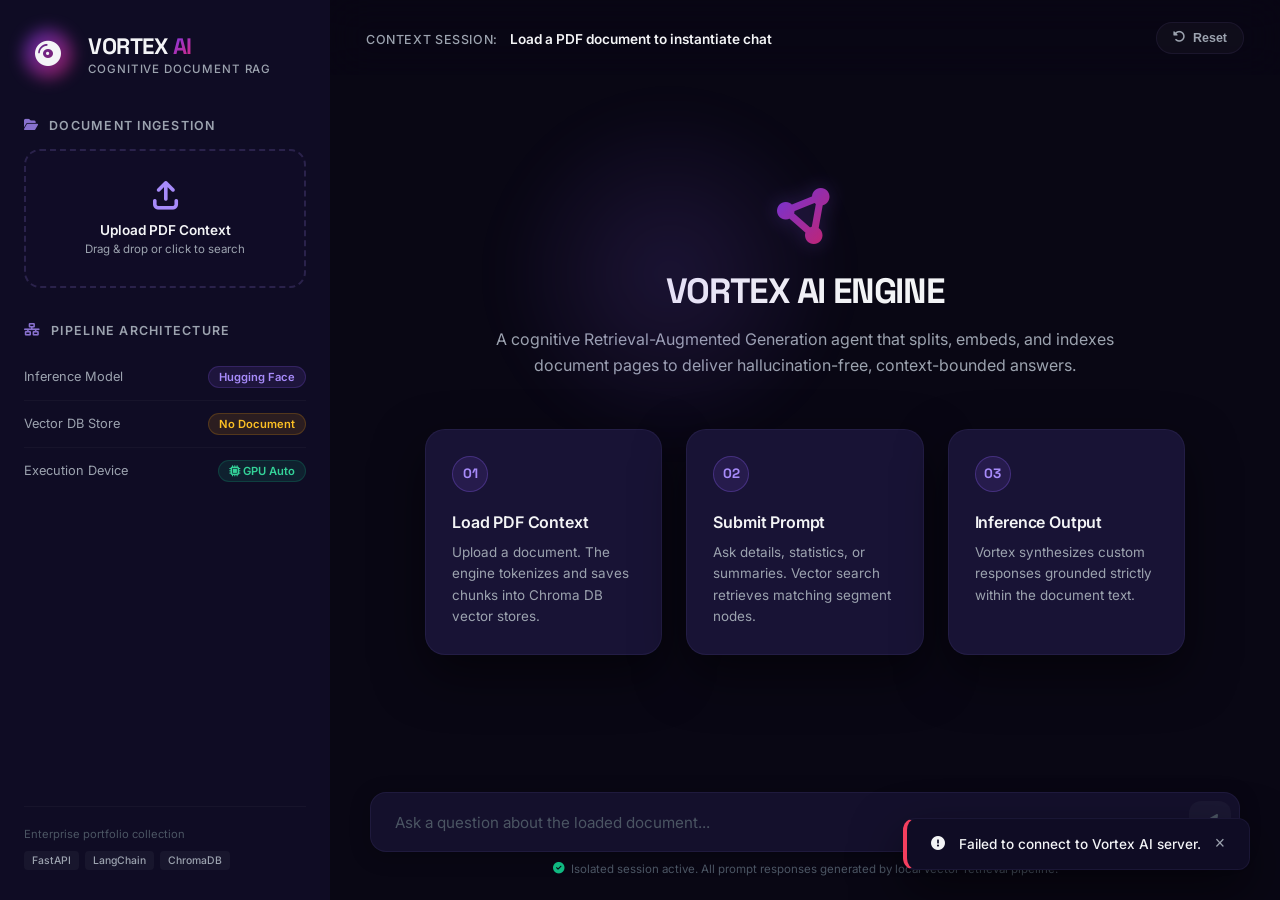
==== templates/index.html @ d3b93259 "Initial commit" ====
<!DOCTYPE html>
<html lang="en">
<head>
    <meta charset="UTF-8">
    <meta name="viewport" content="width=device-width, initial-scale=1.0">
    <title>Vortex AI - PDF RAG Platform</title>
    <!-- Google Fonts: Inter & Space Grotesk -->
    <link rel="preconnect" href="https://fonts.googleapis.com">
    <link rel="preconnect" href="https://fonts.gstatic.com" crossorigin>
    <link href="https://fonts.googleapis.com/css2?family=Inter:wght@300;400;500;600;700&family=Space+Grotesk:wght@500;700&display=swap" rel="stylesheet">
    <!-- FontAwesome for Premium Icons -->
    <link rel="stylesheet" href="https://cdnjs.cloudflare.com/ajax/libs/font-awesome/6.4.0/css/all.min.css">
    <!-- Stylesheet -->
    <link rel="stylesheet" href="/static/css/style.css">
</head>
<body>
    <div class="app-container">
        <!-- Sidebar Panel -->
        <aside class="sidebar">
            <div class="sidebar-header">
                <div class="logo-wrapper">
                    <div class="vortex-glow-ring"></div>
                    <i class="fa-solid fa-compact-disc logo-icon"></i>
                </div>
                <div class="logo-text">
                    <span class="logo-title">VORTEX <span class="accent-text">AI</span></span>
                    <p class="sidebar-tagline">Cognitive Document RAG</p>
                </div>
            </div>

            <!-- Upload Panel -->
            <div class="sidebar-section">
                <h3 class="section-title"><i class="fa-solid fa-folder-open"></i> Document Ingestion</h3>
                <div class="upload-zone" id="uploadZone">
                    <input type="file" id="fileInput" accept=".pdf" class="hidden-file-input">
                    <i class="fa-solid fa-circle-notch fa-spin upload-spinner hidden" id="uploadSpinner"></i>
                    <i class="fa-solid fa-arrow-up-from-bracket upload-icon" id="uploadIcon"></i>
                    <p class="upload-text">Upload PDF Context</p>
                    <p class="upload-subtext">Drag & drop or click to search</p>
                </div>
                
                <!-- Upload Progress -->
                <div class="upload-progress-container hidden" id="uploadProgressContainer">
                    <div class="progress-bar-wrapper">
                        <div class="progress-bar" id="progressBar"></div>
                    </div>
                    <div class="progress-status">
                        <span id="progressText">Analyzing...</span>
                        <span id="progressPercent" class="tabular-nums">0%</span>
                    </div>
                </div>

                <!-- Loaded Document Details (Tonal Nesting) -->
                <div class="doc-card hidden" id="docCard">
                    <i class="fa-solid fa-file-pdf doc-card-icon"></i>
                    <div class="doc-card-details">
                        <h4 class="doc-name" id="docName">document.pdf</h4>
                        <p class="doc-status"><i class="fa-solid fa-shield-halved text-success"></i> Anchored & Indexed</p>
                    </div>
                    <button class="doc-remove-btn" id="removeDocBtn" title="Clear context">
                        <i class="fa-solid fa-xmark"></i>
                    </button>
                </div>
            </div>

            <!-- System Indicators -->
            <div class="sidebar-section system-indicators">
                <h3 class="section-title"><i class="fa-solid fa-network-wired"></i> Pipeline Architecture</h3>
                <div class="indicator-row">
                    <span>Inference Model</span>
                    <span class="badge" id="llmEngineBadge">Hugging Face</span>
                </div>
                <div class="indicator-row">
                    <span>Vector DB Store</span>
                    <span class="badge badge-warning" id="indexStatusBadge">No Document</span>
                </div>
                <div class="indicator-row">
                    <span>Execution Device</span>
                    <span class="badge badge-success" id="hardwareBadge"><i class="fa-solid fa-microchip"></i> GPU Auto</span>
                </div>
            </div>
            
            <div class="sidebar-footer">
                <p>Enterprise portfolio collection</p>
                <div class="tech-stack-tags">
                    <span>FastAPI</span>
                    <span>LangChain</span>
                    <span>ChromaDB</span>
                </div>
            </div>
        </aside>

        <!-- Main Chat Area -->
        <main class="chat-workspace">
            <!-- Header -->
            <header class="chat-header">
                <div class="active-context">
                    <span class="context-label">Context Session:</span>
                    <span class="context-value" id="currentContextName">Load a PDF document to instantiate chat</span>
                </div>
                <div class="header-actions">
                    <button class="action-btn" id="clearHistoryBtn" title="Reset chat history">
                        <i class="fa-solid fa-rotate-left"></i> Reset
                    </button>
                </div>
            </header>

            <!-- Chat Messages Container -->
            <div class="chat-messages" id="chatMessages">
                <!-- Welcome/Instructional Screen -->
                <div class="welcome-screen" id="welcomeScreen">
                    <div class="welcome-hero">
                        <div class="vortex-ambient-glow"></div>
                        <i class="fa-solid fa-circle-nodes welcome-icon"></i>
                        <h2>VORTEX AI ENGINE</h2>
                        <p>A cognitive Retrieval-Augmented Generation agent that splits, embeds, and indexes document pages to deliver hallucination-free, context-bounded answers.</p>
                    </div>
                    <div class="onboarding-steps">
                        <div class="step">
                            <div class="step-num">01</div>
                            <h4>Load PDF Context</h4>
                            <p>Upload a document. The engine tokenizes and saves chunks into Chroma DB vector stores.</p>
                        </div>
                        <div class="step">
                            <div class="step-num">02</div>
                            <h4>Submit Prompt</h4>
                            <p>Ask details, statistics, or summaries. Vector search retrieves matching segment nodes.</p>
                        </div>
                        <div class="step">
                            <div class="step-num">03</div>
                            <h4>Inference Output</h4>
                            <p>Vortex synthesizes custom responses grounded strictly within the document text.</p>
                        </div>
                    </div>
                </div>
            </div>

            <!-- Chat Input Area -->
            <div class="chat-input-wrapper">
                <div class="chat-input-form-container">
                    <form class="chat-input-form" id="chatForm">
                        <input type="text" id="userInput" placeholder="Ask a question about the loaded document..." autocomplete="off" disabled>
                        <button type="submit" id="sendBtn" class="send-btn" disabled>
                            <i class="fa-solid fa-paper-plane"></i>
                        </button>
                    </form>
                </div>
                <div class="input-tagline">
                    <i class="fa-solid fa-circle-check"></i> Isolated session active. All prompt responses generated by local vector-retrieval pipeline.
                </div>
            </div>
        </main>
    </div>

    <!-- Notification Toast Container -->
    <div class="toast-container" id="toastContainer"></div>

    <script src="/static/js/app.js"></script>
</body>
</html>
---- static/css/style.css ----
/* CSS Design System - VORTEX AI (Editorial RAG Sanctuary) */

:root {
    /* Color Mode: Cosmic Space Dark */
    --bg-main: #090714;               /* Base Surface (Obsidian Obsidian) */
    --bg-sidebar: #0f0c24;            /* Sidebar Background */
    --bg-chat-header: rgba(9, 7, 20, 0.7);
    --surface-card: #181335;          /* Nested card layer (Lowest relative depth) */
    --surface-input: #14102c;         /* Input field layer */
    
    /* Outlines & Ghost Borders */
    --ghost-border: rgba(167, 139, 250, 0.08);
    --border-focus: rgba(139, 92, 246, 0.4);
    
    /* Brand Accent Colors */
    --accent: #8b5cf6;                /* Violet primary */
    --accent-light: #a78bfa;
    --accent-dark: #6d28d9;
    --accent-gradient: linear-gradient(135deg, #7c3aed 0%, #db2777 100%); /* Vortex Gradient */
    --accent-gradient-hover: linear-gradient(135deg, #8b5cf6 0%, #ec4899 100%);
    
    /* State colors */
    --success: #10b981;
    --warning: #f59e0b;
    --danger: #f43f5e;
    
    /* Typography Tokens */
    --text-primary: #f3f4f6;          /* Inter Primary */
    --text-secondary: #9ca3af;        /* Inter Secondary */
    --text-muted: #4b5563;            /* Inter Muted */
    
    /* Depth Elements */
    --ambient-glow: 0 0 50px rgba(139, 92, 246, 0.12);
    --shadow-floating: 0 20px 50px rgba(0, 0, 0, 0.5);
    
    /* Font Stacks */
    --font-sans: 'Inter', -apple-system, BlinkMacSystemFont, "Segoe UI", Roboto, sans-serif;
    --font-heading: 'Space Grotesk', sans-serif;
}

* {
    box-sizing: border-box;
    margin: 0;
    padding: 0;
}

body {
    font-family: var(--font-sans);
    background-color: var(--bg-main);
    color: var(--text-primary);
    overflow: hidden;
    height: 100vh;
    width: 100vw;
}

/* App Layout Grid */
.app-container {
    display: grid;
    grid-template-columns: 330px 1fr;
    height: 100vh;
    width: 100%;
}

/* ==========================================
   Sidebar: Organic Brutalism & Nesting
   ========================================== */
.sidebar {
    background-color: var(--bg-sidebar);
    display: flex;
    flex-direction: column;
    padding: 30px 24px;
    height: 100%;
    z-index: 10;
    /* [No-Line Rule] Removed border-right, relying purely on background shift */
    position: relative;
}

/* Logo Header */
.sidebar-header {
    display: flex;
    align-items: center;
    gap: 16px;
    margin-bottom: 40px;
}

.logo-wrapper {
    position: relative;
    height: 48px;
    width: 48px;
    display: flex;
    align-items: center;
    justify-content: center;
}

.logo-icon {
    font-size: 1.6rem;
    color: var(--text-primary);
    z-index: 2;
    animation: pulse-logo 2s infinite alternate;
}

.vortex-glow-ring {
    position: absolute;
    top: 0;
    left: 0;
    height: 100%;
    width: 100%;
    border-radius: 50%;
    background: var(--accent-gradient);
    filter: blur(8px);
    opacity: 0.65;
    animation: rotate-vortex 8s linear infinite;
    z-index: 1;
}

.logo-text {
    display: flex;
    flex-direction: column;
}

.logo-title {
    font-family: var(--font-heading);
    font-size: 1.4rem;
    font-weight: 700;
    letter-spacing: -0.02em;
    color: var(--text-primary);
}

.accent-text {
    background: var(--accent-gradient);
    -webkit-background-clip: text;
    -webkit-text-fill-color: transparent;
}

.sidebar-tagline {
    font-size: 0.72rem;
    color: var(--text-secondary);
    text-transform: uppercase;
    letter-spacing: 0.08em;
    margin-top: 1px;
    font-weight: 500;
}

.sidebar-section {
    margin-bottom: 35px;
}

.section-title {
    font-size: 0.78rem;
    color: var(--text-secondary);
    text-transform: uppercase;
    letter-spacing: 0.1em;
    margin-bottom: 16px;
    display: flex;
    align-items: center;
    gap: 10px;
    font-weight: 600;
}

.section-title i {
    color: var(--accent-light);
    opacity: 0.8;
}

/* Drag and Drop Zone */
.upload-zone {
    border: 2px dashed rgba(167, 139, 250, 0.18);
    background-color: rgba(20, 16, 44, 0.3);
    border-radius: 16px;
    padding: 30px 16px;
    text-align: center;
    cursor: pointer;
    transition: all 0.3s cubic-bezier(0.4, 0, 0.2, 1);
    position: relative;
    /* [Interaction] Breathing animation trigger on hover */
}

.upload-zone:hover {
    border-color: var(--accent);
    background-color: rgba(139, 92, 246, 0.08);
    transform: scale(1.02);
}

.upload-zone.dragover {
    border-color: var(--success);
    background-color: rgba(16, 185, 129, 0.08);
    transform: scale(1.02);
}

.hidden-file-input {
    position: absolute;
    width: 100%;
    height: 100%;
    top: 0;
    left: 0;
    opacity: 0;
    cursor: pointer;
}

.upload-icon {
    font-size: 1.8rem;
    color: var(--accent-light);
    margin-bottom: 12px;
    transition: transform 0.3s ease;
}

.upload-spinner {
    font-size: 1.8rem;
    color: var(--accent-light);
    margin-bottom: 12px;
}

.upload-zone:hover .upload-icon {
    transform: translateY(-3px);
}

.upload-text {
    font-size: 0.85rem;
    font-weight: 600;
    color: var(--text-primary);
}

.upload-subtext {
    font-size: 0.72rem;
    color: var(--text-secondary);
    margin-top: 4px;
}

/* Upload Progress */
.upload-progress-container {
    margin-top: 14px;
    background-color: var(--surface-card);
    border: 1px solid var(--ghost-border);
    padding: 14px;
    border-radius: 12px;
}

.progress-bar-wrapper {
    height: 6px;
    width: 100%;
    background-color: rgba(255, 255, 255, 0.05);
    border-radius: 3px;
    overflow: hidden;
    margin-bottom: 10px;
}

.progress-bar {
    height: 100%;
    width: 0%;
    background: var(--accent-gradient);
    border-radius: 3px;
    transition: width 0.15s ease;
}

.progress-status {
    display: flex;
    justify-content: space-between;
    font-size: 0.72rem;
    color: var(--text-secondary);
    font-weight: 500;
}

.tabular-nums {
    font-variant-numeric: tabular-nums;
}

/* Loaded Document Card (Tonal Nesting) */
.doc-card {
    background-color: var(--surface-card);
    border: 1px solid var(--ghost-border);
    border-radius: 16px;
    padding: 16px;
    display: flex;
    align-items: center;
    gap: 14px;
    margin-top: 14px;
    animation: slideUp 0.35s cubic-bezier(0.16, 1, 0.3, 1);
    box-shadow: 0 4px 20px rgba(0, 0, 0, 0.2);
}

.doc-card-icon {
    font-size: 1.6rem;
    color: #db2777; /* Fuchsia PDF representation */
}

.doc-card-details {
    flex-grow: 1;
    overflow: hidden;
}

.doc-name {
    font-size: 0.85rem;
    font-weight: 600;
    color: var(--text-primary);
    white-space: nowrap;
    overflow: hidden;
    text-overflow: ellipsis;
}

.doc-status {
    font-size: 0.72rem;
    color: var(--text-secondary);
    margin-top: 3px;
    display: flex;
    align-items: center;
    gap: 6px;
}

.text-success {
    color: var(--success);
}

.doc-remove-btn {
    background: none;
    border: none;
    color: var(--text-secondary);
    cursor: pointer;
    font-size: 1.1rem;
    padding: 4px;
    border-radius: 50%;
    height: 24px;
    width: 24px;
    display: flex;
    align-items: center;
    justify-content: center;
    transition: all 0.2s ease;
}

.doc-remove-btn:hover {
    color: var(--danger);
    background-color: rgba(244, 63, 94, 0.1);
}

/* System Indicators */
.system-indicators .indicator-row {
    display: flex;
    justify-content: space-between;
    align-items: center;
    padding: 12px 0;
    border-bottom: 1px solid rgba(255, 255, 255, 0.03);
    font-size: 0.8rem;
    color: var(--text-secondary);
}

.system-indicators .indicator-row:last-child {
    border-bottom: none;
}

.badge {
    padding: 3px 10px;
    border-radius: 12px;
    font-size: 0.7rem;
    font-weight: 600;
    background-color: rgba(139, 92, 246, 0.12);
    color: var(--accent-light);
    border: 1px solid rgba(139, 92, 246, 0.2);
}

.badge-warning {
    background-color: rgba(245, 158, 11, 0.12);
    color: #fbbf24;
    border-color: rgba(245, 158, 11, 0.2);
}

.badge-success {
    background-color: rgba(16, 185, 129, 0.12);
    color: #34d399;
    border-color: rgba(16, 185, 129, 0.2);
}

.sidebar-footer {
    margin-top: auto;
    font-size: 0.7rem;
    color: var(--text-muted);
    border-top: 1px solid rgba(255, 255, 255, 0.03);
    padding-top: 20px;
    display: flex;
    flex-direction: column;
    gap: 10px;
}

.tech-stack-tags {
    display: flex;
    gap: 6px;
    flex-wrap: wrap;
}

.tech-stack-tags span {
    background-color: rgba(255, 255, 255, 0.04);
    padding: 3px 8px;
    border-radius: 4px;
    font-size: 0.65rem;
    color: var(--text-secondary);
    font-weight: 500;
}

/* ==========================================
   Chat Workspace: No-Line Spaces & Typography
   ========================================== */
.chat-workspace {
    display: flex;
    flex-direction: column;
    height: 100vh;
    background-color: var(--bg-main);
    position: relative;
}

/* Header */
.chat-header {
    height: 75px;
    background-color: var(--bg-chat-header);
    backdrop-filter: blur(20px);
    display: flex;
    justify-content: space-between;
    align-items: center;
    padding: 0 36px;
    flex-shrink: 0;
    /* [No-Line Rule] Removed border-bottom, relying on backdrop blur / color separation */
}

.context-label {
    font-size: 0.78rem;
    font-weight: 500;
    color: var(--text-secondary);
    text-transform: uppercase;
    letter-spacing: 0.05em;
}

.context-value {
    font-size: 0.85rem;
    font-weight: 600;
    color: var(--text-primary);
    margin-left: 8px;
}

.action-btn {
    background-color: rgba(255, 255, 255, 0.03);
    border: 1px solid var(--ghost-border);
    color: var(--text-secondary);
    padding: 8px 16px;
    border-radius: 20px; /* Editorial oval styling */
    font-size: 0.78rem;
    font-weight: 600;
    cursor: pointer;
    display: flex;
    align-items: center;
    gap: 8px;
    transition: all 0.25s ease;
}

.action-btn:hover {
    color: var(--text-primary);
    background-color: rgba(255, 255, 255, 0.06);
    border-color: var(--accent-light);
    transform: scale(1.02);
}

/* Chat Messages Stream */
.chat-messages {
    flex-grow: 1;
    overflow-y: auto;
    padding: 30px 40px;
    display: flex;
    flex-direction: column;
    gap: 24px;
    scroll-behavior: smooth;
}

.chat-messages::-webkit-scrollbar,
.sidebar::-webkit-scrollbar {
    width: 6px;
}

.chat-messages::-webkit-scrollbar-track,
.sidebar::-webkit-scrollbar-track {
    background: transparent;
}

.chat-messages::-webkit-scrollbar-thumb,
.sidebar::-webkit-scrollbar-thumb {
    background: rgba(255, 255, 255, 0.08);
    border-radius: 3px;
}

.chat-messages::-webkit-scrollbar-thumb:hover,
.sidebar::-webkit-scrollbar-thumb:hover {
    background: rgba(255, 255, 255, 0.15);
}

/* Welcome Onboarding Screen */
.welcome-screen {
    max-width: 800px;
    margin: auto;
    padding: 60px 20px;
    display: flex;
    flex-direction: column;
    align-items: center;
    gap: 50px;
    position: relative;
}

.vortex-ambient-glow {
    position: absolute;
    top: -5%;
    height: 350px;
    width: 350px;
    border-radius: 50%;
    background: radial-gradient(circle, rgba(139, 92, 246, 0.15) 0%, rgba(0, 0, 0, 0) 70%);
    filter: blur(20px);
    pointer-events: none;
    z-index: 0;
}

.welcome-hero {
    text-align: center;
    z-index: 1;
}

.welcome-icon {
    font-size: 3.5rem;
    background: var(--accent-gradient);
    -webkit-background-clip: text;
    -webkit-text-fill-color: transparent;
    margin-bottom: 24px;
    opacity: 0.9;
    filter: drop-shadow(0 0 10px rgba(139, 92, 246, 0.3));
}

.welcome-hero h2 {
    font-family: var(--font-heading);
    font-size: 2.2rem;
    font-weight: 700;
    margin-bottom: 14px;
    letter-spacing: -0.04em; /* Tight letter spacing per design guide */
}

.welcome-hero p {
    color: var(--text-secondary);
    font-size: 1rem;
    line-height: 1.6;
    max-width: 620px;
    margin: auto;
}

.onboarding-steps {
    display: grid;
    grid-template-columns: 1fr 1fr 1fr;
    gap: 24px;
    width: 100%;
    z-index: 1;
}

.step {
    background-color: var(--surface-card);
    border: 1px solid var(--ghost-border);
    padding: 26px;
    border-radius: 20px; /* High radius per guide */
    box-shadow: var(--shadow-floating);
    transition: transform 0.3s cubic-bezier(0.4, 0, 0.2, 1);
}

.step:hover {
    transform: translateY(-4px);
    border-color: rgba(139, 92, 246, 0.2);
}

.step-num {
    height: 36px;
    width: 36px;
    background-color: rgba(139, 92, 246, 0.12);
    border: 1px solid rgba(139, 92, 246, 0.3);
    color: var(--accent-light);
    border-radius: 50%;
    display: flex;
    align-items: center;
    justify-content: center;
    font-weight: 700;
    font-size: 0.85rem;
    margin-bottom: 20px;
    font-family: var(--font-heading);
}

.step h4 {
    font-size: 1rem;
    font-weight: 600;
    margin-bottom: 10px;
    color: var(--text-primary);
    letter-spacing: -0.01em;
}

.step p {
    font-size: 0.84rem;
    color: var(--text-secondary);
    line-height: 1.6;
}

/* Chat Message Bubbles */
.message-row {
    display: flex;
    width: 100%;
    margin-bottom: 4px;
    animation: slideUp 0.4s cubic-bezier(0.16, 1, 0.3, 1) forwards;
}

.message-row.user {
    justify-content: flex-end;
}

.message-row.bot {
    justify-content: flex-start;
}

.message-bubble {
    max-width: 65%;
    padding: 18px 24px;
    border-radius: 20px;
    font-size: 0.95rem;
    line-height: 1.6;
    word-wrap: break-word;
}

.message-row.user .message-bubble {
    background: var(--accent-gradient);
    color: #ffffff;
    border-bottom-right-radius: 4px;
    box-shadow: 0 4px 15px rgba(124, 58, 237, 0.25);
}

.message-row.bot .message-bubble {
    background-color: var(--surface-card);
    border: 1px solid var(--ghost-border);
    color: var(--text-primary);
    border-bottom-left-radius: 4px;
    box-shadow: 0 4px 15px rgba(0, 0, 0, 0.15);
}

/* Typing Indicator Animation */
.typing-bubble {
    display: flex;
    align-items: center;
    gap: 6px;
    padding: 16px 24px;
}

.typing-dot {
    height: 7px;
    width: 7px;
    background-color: var(--text-secondary);
    border-radius: 50%;
    opacity: 0.4;
    animation: typing-dots 1.4s infinite ease-in-out;
}

.typing-dot:nth-child(2) {
    animation-delay: 0.2s;
}

.typing-dot:nth-child(3) {
    animation-delay: 0.4s;
}

/* ==========================================
   Chat Input Form Layout
   ========================================== */
.chat-input-wrapper {
    padding: 24px 40px;
    background-color: var(--bg-main);
    flex-shrink: 0;
    /* [No-Line Rule] No border-top */
}

.chat-input-form-container {
    max-width: 900px;
    margin: auto;
}

.chat-input-form {
    display: flex;
    background-color: var(--surface-input);
    border: 1px solid var(--ghost-border);
    border-radius: 16px;
    padding: 8px;
    align-items: center;
    transition: all 0.3s cubic-bezier(0.4, 0, 0.2, 1);
    box-shadow: 0 4px 20px rgba(0, 0, 0, 0.25);
}

.chat-input-form:focus-within {
    border-color: var(--accent);
    box-shadow: 0 0 0 2px var(--border-focus);
}

.chat-input-form input {
    flex-grow: 1;
    background: none;
    border: none;
    outline: none;
    color: var(--text-primary);
    font-family: var(--font-sans);
    font-size: 0.95rem;
    padding: 10px 16px;
}

.chat-input-form input::placeholder {
    color: var(--text-muted);
}

.chat-input-form input:disabled {
    cursor: not-allowed;
}

/* Primary Button Styling (Stitch Guide) */
.send-btn {
    background: var(--accent-gradient);
    border: none;
    color: #ffffff;
    height: 42px;
    width: 42px;
    border-radius: 12px;
    cursor: pointer;
    display: flex;
    align-items: center;
    justify-content: center;
    font-size: 1rem;
    transition: all 0.2s cubic-bezier(0.4, 0, 0.2, 1);
}

.send-btn:hover:not(:disabled) {
    background: var(--accent-gradient-hover);
    transform: scale(1.06); /* [Interaction] Scale hover per style guide */
}

.send-btn:active:not(:disabled) {
    transform: scale(0.96); /* [Interaction] Scale tap */
}

.send-btn:disabled {
    background: rgba(255, 255, 255, 0.03);
    color: var(--text-muted);
    cursor: not-allowed;
}

.input-tagline {
    text-align: center;
    font-size: 0.72rem;
    color: var(--text-muted);
    margin-top: 10px;
    display: flex;
    align-items: center;
    justify-content: center;
    gap: 6px;
}

.input-tagline i {
    color: var(--success);
}

/* ==========================================
   Toast Notification Banner Layout
   ========================================== */
.toast-container {
    position: fixed;
    bottom: 30px;
    right: 30px;
    z-index: 1000;
    display: flex;
    flex-direction: column;
    gap: 12px;
    pointer-events: none;
}

.toast {
    background-color: var(--bg-sidebar);
    border: 1px solid var(--ghost-border);
    box-shadow: var(--shadow-floating);
    color: var(--text-primary);
    padding: 16px 24px;
    border-radius: 12px;
    font-size: 0.85rem;
    font-weight: 500;
    display: flex;
    align-items: center;
    gap: 14px;
    min-width: 320px;
    max-width: 480px;
    pointer-events: auto;
    animation: toastIn 0.4s cubic-bezier(0.16, 1, 0.3, 1) forwards;
    transition: all 0.3s ease;
}

.toast.success {
    border-left: 4px solid var(--success);
}

.toast.error {
    border-left: 4px solid var(--danger);
}

.toast-close {
    margin-left: auto;
    background: none;
    border: none;
    color: var(--text-secondary);
    cursor: pointer;
    font-size: 1.1rem;
    line-height: 1;
}

.toast-close:hover {
    color: var(--text-primary);
}

/* ==========================================
   CSS Animations Keyframes
   ========================================== */
@keyframes rotate-vortex {
    0% { transform: rotate(0deg); }
    100% { transform: rotate(360deg); }
}

@keyframes pulse-logo {
    0% { transform: scale(1); opacity: 0.9; }
    100% { transform: scale(1.08); opacity: 1; filter: drop-shadow(0 0 4px var(--accent-light)); }
}

@keyframes slideUp {
    0% { transform: translateY(12px); opacity: 0; }
    100% { transform: translateY(0); opacity: 1; }
}

@keyframes typing-dots {
    0%, 100% { transform: translateY(0px); opacity: 0.4; }
    50% { transform: translateY(-4px); opacity: 0.9; }
}

@keyframes toastIn {
    0% { transform: translateX(100%) scale(0.9); opacity: 0; }
    100% { transform: translateX(0) scale(1); opacity: 1; }
}

/* Utility Hidden helper */
.hidden {
    display: none !important;
}

/* Mobile Responsiveness Rules */
@media (max-width: 768px) {
    .app-container {
        grid-template-columns: 1fr;
    }
    .sidebar {
        display: none;
    }
}
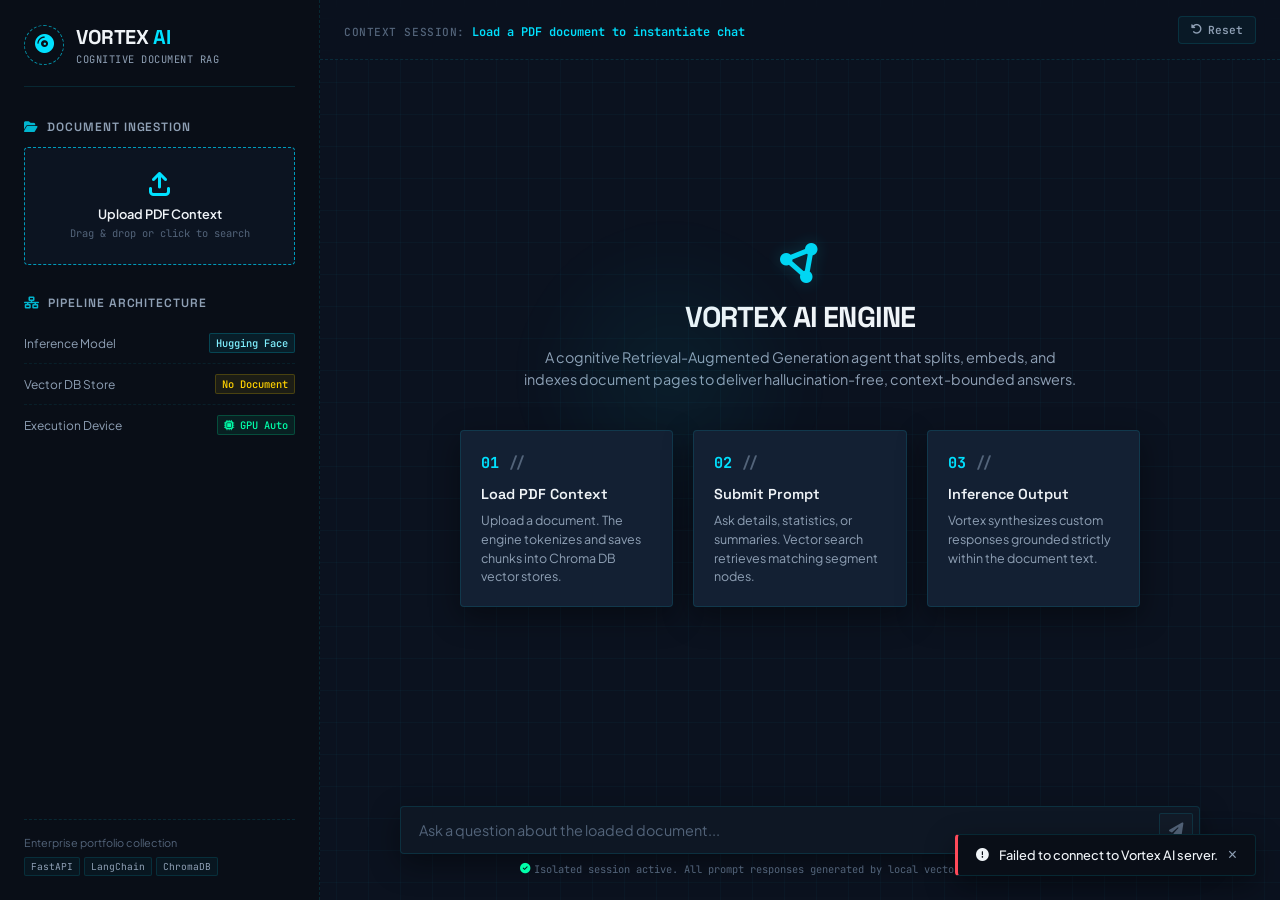
==== commit b8be2aba: "update" ====
--- a/templates/index.html
+++ b/templates/index.html
@@ -4,10 +4,10 @@
     <meta charset="UTF-8">
     <meta name="viewport" content="width=device-width, initial-scale=1.0">
     <title>Vortex AI - PDF RAG Platform</title>
-    <!-- Google Fonts: Inter & Space Grotesk -->
+    <!-- Google Fonts: Space Grotesk, Plus Jakarta Sans & JetBrains Mono -->
     <link rel="preconnect" href="https://fonts.googleapis.com">
     <link rel="preconnect" href="https://fonts.gstatic.com" crossorigin>
-    <link href="https://fonts.googleapis.com/css2?family=Inter:wght@300;400;500;600;700&family=Space+Grotesk:wght@500;700&display=swap" rel="stylesheet">
+    <link href="https://fonts.googleapis.com/css2?family=Plus+Jakarta+Sans:wght@300;400;500;600;700&family=Space+Grotesk:wght@500;700&family=JetBrains+Mono:wght@400;500;600&display=swap" rel="stylesheet">
     <!-- FontAwesome for Premium Icons -->
     <link rel="stylesheet" href="https://cdnjs.cloudflare.com/ajax/libs/font-awesome/6.4.0/css/all.min.css">
     <!-- Stylesheet -->
--- a/static/css/style.css
+++ b/static/css/style.css
@@ -1,41 +1,46 @@
-/* CSS Design System - VORTEX AI (Editorial RAG Sanctuary) */
+/* ==========================================================================
+   CSS Design System - VORTEX AI (Vector Blueprint Lab)
+   ========================================================================== */
 
 :root {
-    /* Color Mode: Cosmic Space Dark */
-    --bg-main: #090714;               /* Base Surface (Obsidian Obsidian) */
-    --bg-sidebar: #0f0c24;            /* Sidebar Background */
-    --bg-chat-header: rgba(9, 7, 20, 0.7);
-    --surface-card: #181335;          /* Nested card layer (Lowest relative depth) */
-    --surface-input: #14102c;         /* Input field layer */
+    /* Color Mode: Vector Blueprint Lab */
+    --bg-main: #0b121f;               /* Deep Indigo-Slate blueprint paper */
+    --bg-sidebar: #090e17;            /* Slightly darker sidebar */
+    --bg-chat-header: rgba(11, 18, 31, 0.85);
+    --surface-card: #132033;          /* Drafting board surfaces */
+    --surface-input: #0e1724;         /* Console inputs */
     
-    /* Outlines & Ghost Borders */
-    --ghost-border: rgba(167, 139, 250, 0.08);
-    --border-focus: rgba(139, 92, 246, 0.4);
+    /* Outlines & Technical Borders */
+    --ghost-border: rgba(0, 225, 255, 0.12);
+    --border-focus: rgba(0, 225, 255, 0.5);
+    --grid-line: rgba(0, 225, 255, 0.03);
     
     /* Brand Accent Colors */
-    --accent: #8b5cf6;                /* Violet primary */
-    --accent-light: #a78bfa;
-    --accent-dark: #6d28d9;
-    --accent-gradient: linear-gradient(135deg, #7c3aed 0%, #db2777 100%); /* Vortex Gradient */
-    --accent-gradient-hover: linear-gradient(135deg, #8b5cf6 0%, #ec4899 100%);
+    --accent: #00e1ff;                /* Technical Drafting Cyan */
+    --accent-light: #80f0ff;
+    --accent-dark: #009bbb;
+    --accent-gradient: linear-gradient(135deg, #009bbb 0%, #00e1ff 100%);
+    --accent-gradient-hover: linear-gradient(135deg, #00e1ff 0%, #80f0ff 100%);
+    --highlighter: #ffd200;           /* Highlighter Amber */
     
     /* State colors */
-    --success: #10b981;
-    --warning: #f59e0b;
-    --danger: #f43f5e;
+    --success: #00ffaa;
+    --warning: #ffd200;
+    --danger: #ff4a5a;
     
     /* Typography Tokens */
-    --text-primary: #f3f4f6;          /* Inter Primary */
-    --text-secondary: #9ca3af;        /* Inter Secondary */
-    --text-muted: #4b5563;            /* Inter Muted */
+    --text-primary: #f0f4f8;          /* Chalk White */
+    --text-secondary: #8fa0b5;        /* Drafting Chalk Gray */
+    --text-muted: #53647a;            /* Faded Pencil Gray */
     
-    /* Depth Elements */
-    --ambient-glow: 0 0 50px rgba(139, 92, 246, 0.12);
-    --shadow-floating: 0 20px 50px rgba(0, 0, 0, 0.5);
+    /* Depth & Shadows */
+    --ambient-glow: 0 0 40px rgba(0, 225, 255, 0.05);
+    --shadow-floating: 0 10px 30px rgba(0, 0, 0, 0.4);
     
     /* Font Stacks */
-    --font-sans: 'Inter', -apple-system, BlinkMacSystemFont, "Segoe UI", Roboto, sans-serif;
+    --font-sans: 'Plus Jakarta Sans', -apple-system, BlinkMacSystemFont, "Segoe UI", Roboto, sans-serif;
     --font-heading: 'Space Grotesk', sans-serif;
+    --font-mono: 'JetBrains Mono', 'Courier New', Courier, monospace;
 }
 
 * {
@@ -51,27 +56,34 @@
     overflow: hidden;
     height: 100vh;
     width: 100vw;
+    
+    /* Blueprint Coordinate Grid Background */
+    background-image: 
+        linear-gradient(var(--grid-line) 1px, transparent 1px),
+        linear-gradient(90deg, var(--grid-line) 1px, transparent 1px);
+    background-size: 32px 32px;
+    background-position: center;
 }
 
 /* App Layout Grid */
 .app-container {
     display: grid;
-    grid-template-columns: 330px 1fr;
+    grid-template-columns: 320px 1fr;
     height: 100vh;
     width: 100%;
 }
 
 /* ==========================================
-   Sidebar: Organic Brutalism & Nesting
+   Sidebar: Drafting Controls & Metadata
    ========================================== */
 .sidebar {
     background-color: var(--bg-sidebar);
     display: flex;
     flex-direction: column;
-    padding: 30px 24px;
+    padding: 24px;
     height: 100%;
     z-index: 10;
-    /* [No-Line Rule] Removed border-right, relying purely on background shift */
+    border-right: 1px dashed var(--ghost-border);
     position: relative;
 }
 
@@ -79,24 +91,25 @@
 .sidebar-header {
     display: flex;
     align-items: center;
-    gap: 16px;
-    margin-bottom: 40px;
+    gap: 12px;
+    margin-bottom: 32px;
+    padding-bottom: 20px;
+    border-bottom: 1px solid var(--ghost-border);
 }
 
 .logo-wrapper {
     position: relative;
-    height: 48px;
-    width: 48px;
+    height: 40px;
+    width: 40px;
     display: flex;
     align-items: center;
     justify-content: center;
 }
 
 .logo-icon {
-    font-size: 1.6rem;
-    color: var(--text-primary);
+    font-size: 1.2rem;
+    color: var(--accent);
     z-index: 2;
-    animation: pulse-logo 2s infinite alternate;
 }
 
 .vortex-glow-ring {
@@ -106,10 +119,9 @@
     height: 100%;
     width: 100%;
     border-radius: 50%;
-    background: var(--accent-gradient);
-    filter: blur(8px);
-    opacity: 0.65;
-    animation: rotate-vortex 8s linear infinite;
+    border: 1px dashed var(--accent);
+    opacity: 0.6;
+    animation: rotate-vortex 12s linear infinite;
     z-index: 1;
 }
 
@@ -120,71 +132,68 @@
 
 .logo-title {
     font-family: var(--font-heading);
-    font-size: 1.4rem;
+    font-size: 1.25rem;
     font-weight: 700;
     letter-spacing: -0.02em;
     color: var(--text-primary);
 }
 
 .accent-text {
-    background: var(--accent-gradient);
-    -webkit-background-clip: text;
-    -webkit-text-fill-color: transparent;
+    color: var(--accent);
 }
 
 .sidebar-tagline {
-    font-size: 0.72rem;
+    font-family: var(--font-mono);
+    font-size: 0.65rem;
+    color: var(--text-secondary);
+    text-transform: uppercase;
+    letter-spacing: 0.05em;
+    margin-top: 2px;
+}
+
+.sidebar-section {
+    margin-bottom: 30px;
+}
+
+.section-title {
+    font-family: var(--font-heading);
+    font-size: 0.75rem;
     color: var(--text-secondary);
     text-transform: uppercase;
     letter-spacing: 0.08em;
-    margin-top: 1px;
-    font-weight: 500;
-}
-
-.sidebar-section {
-    margin-bottom: 35px;
-}
-
-.section-title {
-    font-size: 0.78rem;
-    color: var(--text-secondary);
-    text-transform: uppercase;
-    letter-spacing: 0.1em;
-    margin-bottom: 16px;
-    display: flex;
-    align-items: center;
-    gap: 10px;
+    margin-bottom: 12px;
+    display: flex;
+    align-items: center;
+    gap: 8px;
     font-weight: 600;
 }
 
 .section-title i {
-    color: var(--accent-light);
+    color: var(--accent);
     opacity: 0.8;
 }
 
 /* Drag and Drop Zone */
 .upload-zone {
-    border: 2px dashed rgba(167, 139, 250, 0.18);
-    background-color: rgba(20, 16, 44, 0.3);
-    border-radius: 16px;
-    padding: 30px 16px;
+    border: 1px dashed var(--accent-dark);
+    background-color: rgba(19, 32, 51, 0.4);
+    border-radius: 4px;
+    padding: 24px 16px;
     text-align: center;
     cursor: pointer;
-    transition: all 0.3s cubic-bezier(0.4, 0, 0.2, 1);
+    transition: all 0.25s cubic-bezier(0.4, 0, 0.2, 1);
     position: relative;
-    /* [Interaction] Breathing animation trigger on hover */
 }
 
 .upload-zone:hover {
     border-color: var(--accent);
-    background-color: rgba(139, 92, 246, 0.08);
-    transform: scale(1.02);
+    background-color: rgba(0, 225, 255, 0.04);
+    transform: translateY(-1px);
 }
 
 .upload-zone.dragover {
     border-color: var(--success);
-    background-color: rgba(16, 185, 129, 0.08);
-    transform: scale(1.02);
+    background-color: rgba(0, 255, 170, 0.04);
 }
 
 .hidden-file-input {
@@ -197,90 +206,95 @@
     cursor: pointer;
 }
 
-.upload-icon {
-    font-size: 1.8rem;
-    color: var(--accent-light);
-    margin-bottom: 12px;
-    transition: transform 0.3s ease;
-}
-
-.upload-spinner {
-    font-size: 1.8rem;
-    color: var(--accent-light);
-    margin-bottom: 12px;
+.upload-icon, .upload-spinner {
+    font-size: 1.5rem;
+    color: var(--accent);
+    margin-bottom: 10px;
+    transition: transform 0.2s ease;
 }
 
 .upload-zone:hover .upload-icon {
-    transform: translateY(-3px);
+    transform: translateY(-2px);
 }
 
 .upload-text {
-    font-size: 0.85rem;
+    font-size: 0.8rem;
     font-weight: 600;
     color: var(--text-primary);
 }
 
 .upload-subtext {
-    font-size: 0.72rem;
-    color: var(--text-secondary);
+    font-family: var(--font-mono);
+    font-size: 0.65rem;
+    color: var(--text-muted);
     margin-top: 4px;
 }
 
 /* Upload Progress */
 .upload-progress-container {
-    margin-top: 14px;
+    margin-top: 12px;
     background-color: var(--surface-card);
     border: 1px solid var(--ghost-border);
-    padding: 14px;
-    border-radius: 12px;
+    padding: 12px;
+    border-radius: 4px;
 }
 
 .progress-bar-wrapper {
-    height: 6px;
+    height: 8px;
     width: 100%;
     background-color: rgba(255, 255, 255, 0.05);
-    border-radius: 3px;
+    border-radius: 0px;
     overflow: hidden;
-    margin-bottom: 10px;
+    margin-bottom: 8px;
+    border: 1px solid rgba(0, 225, 255, 0.1);
 }
 
 .progress-bar {
     height: 100%;
     width: 0%;
     background: var(--accent-gradient);
-    border-radius: 3px;
     transition: width 0.15s ease;
+    /* Drafting Scale Stripes styling */
+    background-image: repeating-linear-gradient(
+        45deg,
+        transparent,
+        transparent 4px,
+        rgba(255, 255, 255, 0.15) 4px,
+        rgba(255, 255, 255, 0.15) 8px
+    );
 }
 
 .progress-status {
     display: flex;
     justify-content: space-between;
-    font-size: 0.72rem;
+    font-size: 0.68rem;
     color: var(--text-secondary);
     font-weight: 500;
 }
 
 .tabular-nums {
+    font-family: var(--font-mono);
     font-variant-numeric: tabular-nums;
 }
 
-/* Loaded Document Card (Tonal Nesting) */
+/* Loaded Document Card (Technical Board Styling) */
 .doc-card {
     background-color: var(--surface-card);
-    border: 1px solid var(--ghost-border);
-    border-radius: 16px;
-    padding: 16px;
-    display: flex;
-    align-items: center;
-    gap: 14px;
-    margin-top: 14px;
-    animation: slideUp 0.35s cubic-bezier(0.16, 1, 0.3, 1);
-    box-shadow: 0 4px 20px rgba(0, 0, 0, 0.2);
+    border: 1px solid var(--accent-dark);
+    border-left: 3px solid var(--accent);
+    border-radius: 4px;
+    padding: 12px;
+    display: flex;
+    align-items: center;
+    gap: 10px;
+    margin-top: 12px;
+    animation: slideUp 0.3s cubic-bezier(0.16, 1, 0.3, 1);
+    box-shadow: var(--shadow-floating);
 }
 
 .doc-card-icon {
-    font-size: 1.6rem;
-    color: #db2777; /* Fuchsia PDF representation */
+    font-size: 1.3rem;
+    color: var(--accent);
 }
 
 .doc-card-details {
@@ -289,7 +303,8 @@
 }
 
 .doc-name {
-    font-size: 0.85rem;
+    font-family: var(--font-mono);
+    font-size: 0.75rem;
     font-weight: 600;
     color: var(--text-primary);
     white-space: nowrap;
@@ -298,12 +313,13 @@
 }
 
 .doc-status {
-    font-size: 0.72rem;
-    color: var(--text-secondary);
-    margin-top: 3px;
-    display: flex;
-    align-items: center;
-    gap: 6px;
+    font-family: var(--font-sans);
+    font-size: 0.65rem;
+    color: var(--text-secondary);
+    margin-top: 2px;
+    display: flex;
+    align-items: center;
+    gap: 4px;
 }
 
 .text-success {
@@ -315,11 +331,8 @@
     border: none;
     color: var(--text-secondary);
     cursor: pointer;
-    font-size: 1.1rem;
+    font-size: 0.95rem;
     padding: 4px;
-    border-radius: 50%;
-    height: 24px;
-    width: 24px;
     display: flex;
     align-items: center;
     justify-content: center;
@@ -328,7 +341,6 @@
 
 .doc-remove-btn:hover {
     color: var(--danger);
-    background-color: rgba(244, 63, 94, 0.1);
 }
 
 /* System Indicators */
@@ -336,9 +348,9 @@
     display: flex;
     justify-content: space-between;
     align-items: center;
-    padding: 12px 0;
-    border-bottom: 1px solid rgba(255, 255, 255, 0.03);
-    font-size: 0.8rem;
+    padding: 10px 0;
+    border-bottom: 1px dashed rgba(0, 225, 255, 0.08);
+    font-size: 0.75rem;
     color: var(--text-secondary);
 }
 
@@ -347,51 +359,53 @@
 }
 
 .badge {
-    padding: 3px 10px;
-    border-radius: 12px;
-    font-size: 0.7rem;
-    font-weight: 600;
-    background-color: rgba(139, 92, 246, 0.12);
+    font-family: var(--font-mono);
+    padding: 2px 6px;
+    border-radius: 2px;
+    font-size: 0.65rem;
+    font-weight: 500;
+    background-color: rgba(0, 225, 255, 0.08);
     color: var(--accent-light);
-    border: 1px solid rgba(139, 92, 246, 0.2);
+    border: 1px solid rgba(0, 225, 255, 0.2);
 }
 
 .badge-warning {
-    background-color: rgba(245, 158, 11, 0.12);
-    color: #fbbf24;
-    border-color: rgba(245, 158, 11, 0.2);
+    background-color: rgba(255, 210, 0, 0.08);
+    color: var(--warning);
+    border-color: rgba(255, 210, 0, 0.2);
 }
 
 .badge-success {
-    background-color: rgba(16, 185, 129, 0.12);
-    color: #34d399;
-    border-color: rgba(16, 185, 129, 0.2);
+    background-color: rgba(0, 255, 170, 0.08);
+    color: var(--success);
+    border-color: rgba(0, 255, 170, 0.2);
 }
 
 .sidebar-footer {
     margin-top: auto;
-    font-size: 0.7rem;
+    font-size: 0.68rem;
     color: var(--text-muted);
-    border-top: 1px solid rgba(255, 255, 255, 0.03);
-    padding-top: 20px;
+    border-top: 1px dashed var(--ghost-border);
+    padding-top: 16px;
     display: flex;
     flex-direction: column;
-    gap: 10px;
+    gap: 8px;
 }
 
 .tech-stack-tags {
     display: flex;
-    gap: 6px;
+    gap: 4px;
     flex-wrap: wrap;
 }
 
 .tech-stack-tags span {
-    background-color: rgba(255, 255, 255, 0.04);
-    padding: 3px 8px;
-    border-radius: 4px;
-    font-size: 0.65rem;
-    color: var(--text-secondary);
-    font-weight: 500;
+    background-color: rgba(0, 225, 255, 0.04);
+    border: 1px solid var(--ghost-border);
+    padding: 2px 6px;
+    border-radius: 2px;
+    font-family: var(--font-mono);
+    font-size: 0.6rem;
+    color: var(--text-secondary);
 }
 
 /* ==========================================
@@ -401,57 +415,60 @@
     display: flex;
     flex-direction: column;
     height: 100vh;
-    background-color: var(--bg-main);
+    background-color: transparent;
     position: relative;
 }
 
 /* Header */
 .chat-header {
-    height: 75px;
+    height: 60px;
     background-color: var(--bg-chat-header);
-    backdrop-filter: blur(20px);
+    backdrop-filter: blur(10px);
     display: flex;
     justify-content: space-between;
     align-items: center;
-    padding: 0 36px;
+    padding: 0 24px;
     flex-shrink: 0;
-    /* [No-Line Rule] Removed border-bottom, relying on backdrop blur / color separation */
+    border-bottom: 1px dashed var(--ghost-border);
 }
 
 .context-label {
-    font-size: 0.78rem;
+    font-family: var(--font-mono);
+    font-size: 0.7rem;
     font-weight: 500;
-    color: var(--text-secondary);
+    color: var(--text-muted);
     text-transform: uppercase;
     letter-spacing: 0.05em;
 }
 
 .context-value {
-    font-size: 0.85rem;
+    font-family: var(--font-mono);
+    font-size: 0.75rem;
     font-weight: 600;
-    color: var(--text-primary);
-    margin-left: 8px;
+    color: var(--accent);
+    margin-left: 4px;
 }
 
 .action-btn {
-    background-color: rgba(255, 255, 255, 0.03);
+    background-color: rgba(0, 225, 255, 0.04);
     border: 1px solid var(--ghost-border);
     color: var(--text-secondary);
-    padding: 8px 16px;
-    border-radius: 20px; /* Editorial oval styling */
-    font-size: 0.78rem;
+    padding: 6px 12px;
+    border-radius: 4px;
+    font-family: var(--font-mono);
+    font-size: 0.7rem;
     font-weight: 600;
     cursor: pointer;
     display: flex;
     align-items: center;
-    gap: 8px;
-    transition: all 0.25s ease;
+    gap: 6px;
+    transition: all 0.2s ease;
 }
 
 .action-btn:hover {
-    color: var(--text-primary);
-    background-color: rgba(255, 255, 255, 0.06);
-    border-color: var(--accent-light);
+    color: var(--accent);
+    background-color: rgba(0, 225, 255, 0.08);
+    border-color: var(--accent);
     transform: scale(1.02);
 }
 
@@ -459,16 +476,16 @@
 .chat-messages {
     flex-grow: 1;
     overflow-y: auto;
-    padding: 30px 40px;
+    padding: 24px;
     display: flex;
     flex-direction: column;
-    gap: 24px;
+    gap: 20px;
     scroll-behavior: smooth;
 }
 
 .chat-messages::-webkit-scrollbar,
 .sidebar::-webkit-scrollbar {
-    width: 6px;
+    width: 4px;
 }
 
 .chat-messages::-webkit-scrollbar-track,
@@ -478,34 +495,34 @@
 
 .chat-messages::-webkit-scrollbar-thumb,
 .sidebar::-webkit-scrollbar-thumb {
-    background: rgba(255, 255, 255, 0.08);
-    border-radius: 3px;
+    background: rgba(0, 225, 255, 0.1);
+    border-radius: 2px;
 }
 
 .chat-messages::-webkit-scrollbar-thumb:hover,
 .sidebar::-webkit-scrollbar-thumb:hover {
-    background: rgba(255, 255, 255, 0.15);
-}
-
-/* Welcome Onboarding Screen */
+    background: var(--accent);
+}
+
+/* Welcome Onboarding Screen (Blueprint Layout Overlay) */
 .welcome-screen {
-    max-width: 800px;
+    max-width: 720px;
     margin: auto;
-    padding: 60px 20px;
+    padding: 40px 20px;
     display: flex;
     flex-direction: column;
     align-items: center;
-    gap: 50px;
+    gap: 40px;
     position: relative;
 }
 
 .vortex-ambient-glow {
     position: absolute;
-    top: -5%;
-    height: 350px;
-    width: 350px;
+    top: 5%;
+    height: 300px;
+    width: 300px;
     border-radius: 50%;
-    background: radial-gradient(circle, rgba(139, 92, 246, 0.15) 0%, rgba(0, 0, 0, 0) 70%);
+    background: radial-gradient(circle, rgba(0, 225, 255, 0.06) 0%, rgba(0, 0, 0, 0) 70%);
     filter: blur(20px);
     pointer-events: none;
     z-index: 0;
@@ -517,35 +534,34 @@
 }
 
 .welcome-icon {
-    font-size: 3.5rem;
-    background: var(--accent-gradient);
-    -webkit-background-clip: text;
-    -webkit-text-fill-color: transparent;
-    margin-bottom: 24px;
-    opacity: 0.9;
-    filter: drop-shadow(0 0 10px rgba(139, 92, 246, 0.3));
+    font-size: 2.5rem;
+    color: var(--accent);
+    margin-bottom: 16px;
+    opacity: 0.95;
+    filter: drop-shadow(0 0 8px rgba(0, 225, 255, 0.2));
 }
 
 .welcome-hero h2 {
     font-family: var(--font-heading);
-    font-size: 2.2rem;
+    font-size: 1.8rem;
     font-weight: 700;
-    margin-bottom: 14px;
-    letter-spacing: -0.04em; /* Tight letter spacing per design guide */
+    margin-bottom: 12px;
+    letter-spacing: -0.03em;
+    color: var(--text-primary);
 }
 
 .welcome-hero p {
     color: var(--text-secondary);
-    font-size: 1rem;
-    line-height: 1.6;
-    max-width: 620px;
+    font-size: 0.9rem;
+    line-height: 1.5;
+    max-width: 560px;
     margin: auto;
 }
 
 .onboarding-steps {
     display: grid;
     grid-template-columns: 1fr 1fr 1fr;
-    gap: 24px;
+    gap: 20px;
     width: 100%;
     z-index: 1;
 }
@@ -553,45 +569,60 @@
 .step {
     background-color: var(--surface-card);
     border: 1px solid var(--ghost-border);
-    padding: 26px;
-    border-radius: 20px; /* High radius per guide */
+    padding: 20px;
+    border-radius: 4px;
     box-shadow: var(--shadow-floating);
-    transition: transform 0.3s cubic-bezier(0.4, 0, 0.2, 1);
+    transition: all 0.25s ease;
+    position: relative;
+}
+
+.step::before {
+    content: "";
+    position: absolute;
+    top: 0;
+    left: 0;
+    width: 100%;
+    height: 2px;
+    background: var(--accent-gradient);
+    opacity: 0;
+    transition: opacity 0.25s ease;
 }
 
 .step:hover {
-    transform: translateY(-4px);
-    border-color: rgba(139, 92, 246, 0.2);
+    transform: translateY(-2px);
+    border-color: var(--accent);
+}
+
+.step:hover::before {
+    opacity: 1;
 }
 
 .step-num {
-    height: 36px;
-    width: 36px;
-    background-color: rgba(139, 92, 246, 0.12);
-    border: 1px solid rgba(139, 92, 246, 0.3);
-    color: var(--accent-light);
-    border-radius: 50%;
-    display: flex;
-    align-items: center;
-    justify-content: center;
+    font-family: var(--font-mono);
+    color: var(--accent);
+    font-size: 0.95rem;
     font-weight: 700;
-    font-size: 0.85rem;
-    margin-bottom: 20px;
+    margin-bottom: 12px;
+    display: inline-block;
+}
+
+.step-num::after {
+    content: " //";
+    color: var(--text-muted);
+}
+
+.step h4 {
     font-family: var(--font-heading);
-}
-
-.step h4 {
-    font-size: 1rem;
+    font-size: 0.9rem;
     font-weight: 600;
-    margin-bottom: 10px;
-    color: var(--text-primary);
-    letter-spacing: -0.01em;
+    margin-bottom: 8px;
+    color: var(--text-primary);
 }
 
 .step p {
-    font-size: 0.84rem;
-    color: var(--text-secondary);
-    line-height: 1.6;
+    font-size: 0.78rem;
+    color: var(--text-secondary);
+    line-height: 1.5;
 }
 
 /* Chat Message Bubbles */
@@ -599,7 +630,7 @@
     display: flex;
     width: 100%;
     margin-bottom: 4px;
-    animation: slideUp 0.4s cubic-bezier(0.16, 1, 0.3, 1) forwards;
+    animation: slideUp 0.3s cubic-bezier(0.16, 1, 0.3, 1) forwards;
 }
 
 .message-row.user {
@@ -611,41 +642,72 @@
 }
 
 .message-bubble {
-    max-width: 65%;
-    padding: 18px 24px;
-    border-radius: 20px;
-    font-size: 0.95rem;
-    line-height: 1.6;
+    max-width: 70%;
+    padding: 14px 20px;
+    border-radius: 4px;
+    font-size: 0.9rem;
+    line-height: 1.5;
     word-wrap: break-word;
 }
 
 .message-row.user .message-bubble {
-    background: var(--accent-gradient);
-    color: #ffffff;
-    border-bottom-right-radius: 4px;
-    box-shadow: 0 4px 15px rgba(124, 58, 237, 0.25);
+    background: rgba(0, 225, 255, 0.08);
+    border: 1px solid var(--accent);
+    color: var(--text-primary);
+    border-right: 4px solid var(--accent);
+    box-shadow: 0 4px 15px rgba(0, 225, 255, 0.04);
 }
 
 .message-row.bot .message-bubble {
     background-color: var(--surface-card);
     border: 1px solid var(--ghost-border);
-    color: var(--text-primary);
-    border-bottom-left-radius: 4px;
-    box-shadow: 0 4px 15px rgba(0, 0, 0, 0.15);
+    border-left: 4px solid var(--accent-dark);
+    color: var(--text-primary);
+    box-shadow: var(--shadow-floating);
+}
+
+/* Technical Highlighter matched text within bot bubbles (Signature Element) */
+.message-row.bot .message-bubble strong {
+    background-color: rgba(255, 210, 0, 0.16);
+    border-bottom: 1.5px solid var(--highlighter);
+    padding: 0 2px;
+    color: var(--text-primary);
+    font-weight: 600;
+}
+
+/* Monospace Bot Metadata Headers (Signature Element) */
+.bot-metadata {
+    font-family: var(--font-mono);
+    font-size: 0.65rem;
+    color: var(--accent);
+    margin-bottom: 8px;
+    padding-bottom: 6px;
+    border-bottom: 1px dashed var(--ghost-border);
+    letter-spacing: 0.02em;
+}
+
+.message-bubble code {
+    font-family: var(--font-mono);
+    background-color: rgba(0, 225, 255, 0.06);
+    border: 1px solid var(--ghost-border);
+    padding: 2px 4px;
+    border-radius: 2px;
+    color: var(--accent-light);
+    font-size: 0.8rem;
 }
 
 /* Typing Indicator Animation */
 .typing-bubble {
     display: flex;
     align-items: center;
-    gap: 6px;
-    padding: 16px 24px;
+    gap: 4px;
+    padding: 12px 20px;
 }
 
 .typing-dot {
-    height: 7px;
-    width: 7px;
-    background-color: var(--text-secondary);
+    height: 6px;
+    width: 6px;
+    background-color: var(--accent);
     border-radius: 50%;
     opacity: 0.4;
     animation: typing-dots 1.4s infinite ease-in-out;
@@ -663,14 +725,13 @@
    Chat Input Form Layout
    ========================================== */
 .chat-input-wrapper {
-    padding: 24px 40px;
-    background-color: var(--bg-main);
+    padding: 16px 24px 24px;
+    background-color: transparent;
     flex-shrink: 0;
-    /* [No-Line Rule] No border-top */
 }
 
 .chat-input-form-container {
-    max-width: 900px;
+    max-width: 800px;
     margin: auto;
 }
 
@@ -678,16 +739,16 @@
     display: flex;
     background-color: var(--surface-input);
     border: 1px solid var(--ghost-border);
-    border-radius: 16px;
-    padding: 8px;
-    align-items: center;
-    transition: all 0.3s cubic-bezier(0.4, 0, 0.2, 1);
-    box-shadow: 0 4px 20px rgba(0, 0, 0, 0.25);
+    border-radius: 4px;
+    padding: 6px;
+    align-items: center;
+    transition: all 0.25s ease;
+    box-shadow: var(--shadow-floating);
 }
 
 .chat-input-form:focus-within {
     border-color: var(--accent);
-    box-shadow: 0 0 0 2px var(--border-focus);
+    box-shadow: 0 0 0 2px rgba(0, 225, 255, 0.15);
 }
 
 .chat-input-form input {
@@ -697,8 +758,8 @@
     outline: none;
     color: var(--text-primary);
     font-family: var(--font-sans);
-    font-size: 0.95rem;
-    padding: 10px 16px;
+    font-size: 0.9rem;
+    padding: 8px 12px;
 }
 
 .chat-input-form input::placeholder {
@@ -709,46 +770,48 @@
     cursor: not-allowed;
 }
 
-/* Primary Button Styling (Stitch Guide) */
 .send-btn {
     background: var(--accent-gradient);
     border: none;
-    color: #ffffff;
-    height: 42px;
-    width: 42px;
-    border-radius: 12px;
+    color: #0b121f; /* Dark background color for high contrast contrast */
+    height: 34px;
+    width: 34px;
+    border-radius: 2px;
     cursor: pointer;
     display: flex;
     align-items: center;
     justify-content: center;
-    font-size: 1rem;
-    transition: all 0.2s cubic-bezier(0.4, 0, 0.2, 1);
+    font-size: 0.9rem;
+    transition: all 0.2s ease;
+    font-weight: bold;
 }
 
 .send-btn:hover:not(:disabled) {
     background: var(--accent-gradient-hover);
-    transform: scale(1.06); /* [Interaction] Scale hover per style guide */
+    transform: scale(1.04);
 }
 
 .send-btn:active:not(:disabled) {
-    transform: scale(0.96); /* [Interaction] Scale tap */
+    transform: scale(0.96);
 }
 
 .send-btn:disabled {
-    background: rgba(255, 255, 255, 0.03);
+    background: rgba(255, 255, 255, 0.02);
     color: var(--text-muted);
+    border: 1px solid var(--ghost-border);
     cursor: not-allowed;
 }
 
 .input-tagline {
     text-align: center;
-    font-size: 0.72rem;
+    font-family: var(--font-mono);
+    font-size: 0.65rem;
     color: var(--text-muted);
-    margin-top: 10px;
+    margin-top: 8px;
     display: flex;
     align-items: center;
     justify-content: center;
-    gap: 6px;
+    gap: 4px;
 }
 
 .input-tagline i {
@@ -760,40 +823,41 @@
    ========================================== */
 .toast-container {
     position: fixed;
-    bottom: 30px;
-    right: 30px;
+    bottom: 24px;
+    right: 24px;
     z-index: 1000;
     display: flex;
     flex-direction: column;
-    gap: 12px;
+    gap: 8px;
     pointer-events: none;
 }
 
 .toast {
     background-color: var(--bg-sidebar);
     border: 1px solid var(--ghost-border);
+    border-left: 3px solid var(--accent);
     box-shadow: var(--shadow-floating);
     color: var(--text-primary);
-    padding: 16px 24px;
-    border-radius: 12px;
-    font-size: 0.85rem;
+    padding: 12px 18px;
+    border-radius: 4px;
+    font-size: 0.8rem;
     font-weight: 500;
     display: flex;
     align-items: center;
-    gap: 14px;
-    min-width: 320px;
-    max-width: 480px;
+    gap: 10px;
+    min-width: 280px;
+    max-width: 440px;
     pointer-events: auto;
-    animation: toastIn 0.4s cubic-bezier(0.16, 1, 0.3, 1) forwards;
-    transition: all 0.3s ease;
+    animation: toastIn 0.3s cubic-bezier(0.16, 1, 0.3, 1) forwards;
+    transition: all 0.2s ease;
 }
 
 .toast.success {
-    border-left: 4px solid var(--success);
+    border-left: 3px solid var(--success);
 }
 
 .toast.error {
-    border-left: 4px solid var(--danger);
+    border-left: 3px solid var(--danger);
 }
 
 .toast-close {
@@ -802,7 +866,7 @@
     border: none;
     color: var(--text-secondary);
     cursor: pointer;
-    font-size: 1.1rem;
+    font-size: 1rem;
     line-height: 1;
 }
 
@@ -820,21 +884,21 @@
 
 @keyframes pulse-logo {
     0% { transform: scale(1); opacity: 0.9; }
-    100% { transform: scale(1.08); opacity: 1; filter: drop-shadow(0 0 4px var(--accent-light)); }
+    100% { transform: scale(1.05); opacity: 1; }
 }
 
 @keyframes slideUp {
-    0% { transform: translateY(12px); opacity: 0; }
+    0% { transform: translateY(8px); opacity: 0; }
     100% { transform: translateY(0); opacity: 1; }
 }
 
 @keyframes typing-dots {
     0%, 100% { transform: translateY(0px); opacity: 0.4; }
-    50% { transform: translateY(-4px); opacity: 0.9; }
+    50% { transform: translateY(-3px); opacity: 0.9; }
 }
 
 @keyframes toastIn {
-    0% { transform: translateX(100%) scale(0.9); opacity: 0; }
+    0% { transform: translateX(100%) scale(0.95); opacity: 0; }
     100% { transform: translateX(0) scale(1); opacity: 1; }
 }
 
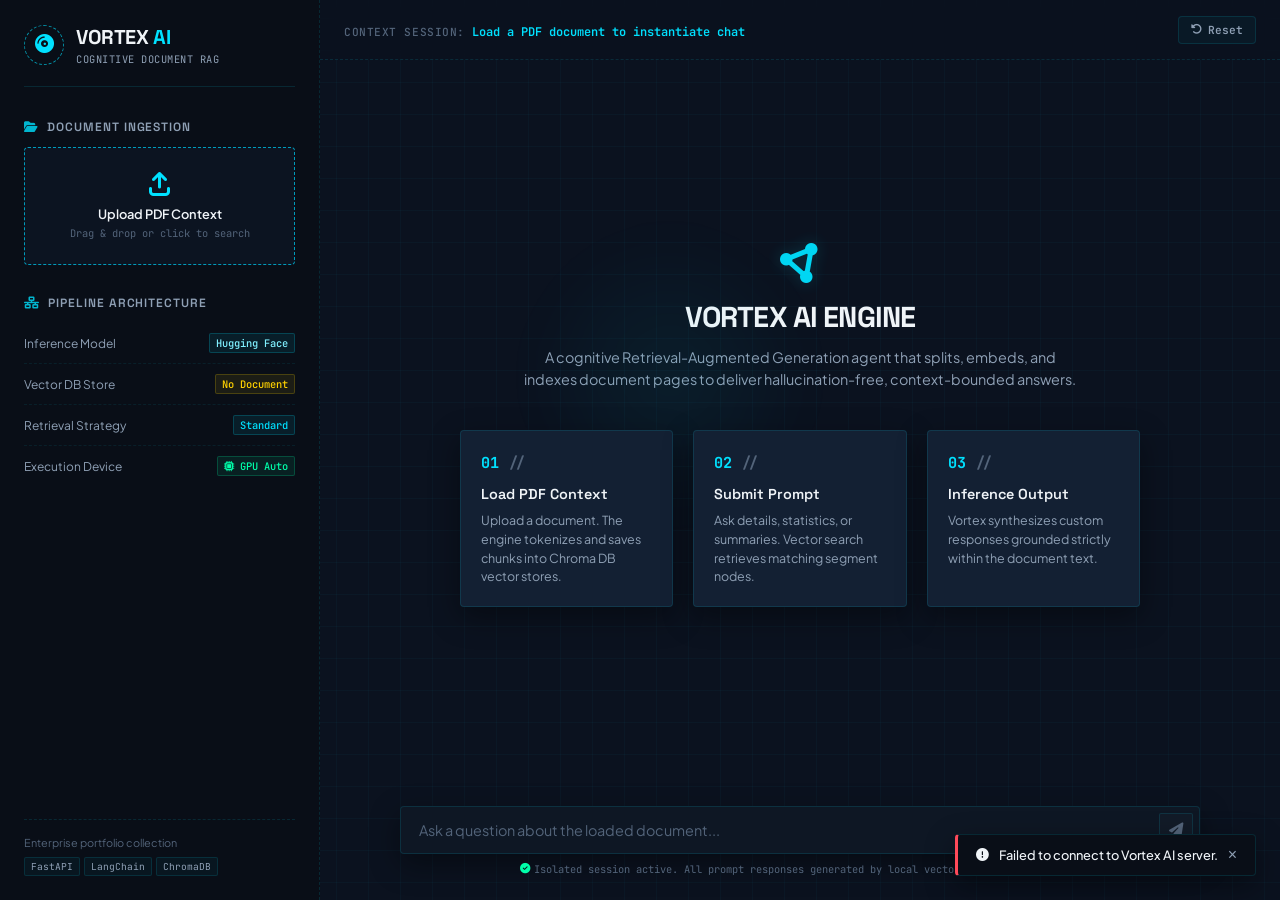
==== commit 6c22f8e3: "." ====
--- a/templates/index.html
+++ b/templates/index.html
@@ -30,17 +30,17 @@
 
             <!-- Upload Panel -->
             <div class="sidebar-section">
-                <h3 class="section-title"><i class="fa-solid fa-folder-open"></i> Document Ingestion</h3>
-                <div class="upload-zone" id="uploadZone">
-                    <input type="file" id="fileInput" accept=".pdf" class="hidden-file-input">
-                    <i class="fa-solid fa-circle-notch fa-spin upload-spinner hidden" id="uploadSpinner"></i>
-                    <i class="fa-solid fa-arrow-up-from-bracket upload-icon" id="uploadIcon"></i>
+                <h3 class="section-title"><i class="fa-solid fa-folder-open" aria-hidden="true"></i> Document Ingestion</h3>
+                <div class="upload-zone" id="uploadZone" tabindex="0" role="button" aria-label="Upload PDF Document Context">
+                    <input type="file" id="fileInput" accept=".pdf" class="hidden-file-input" aria-label="Choose PDF file">
+                    <i class="fa-solid fa-circle-notch fa-spin upload-spinner hidden" id="uploadSpinner" aria-hidden="true"></i>
+                    <i class="fa-solid fa-arrow-up-from-bracket upload-icon" id="uploadIcon" aria-hidden="true"></i>
                     <p class="upload-text">Upload PDF Context</p>
                     <p class="upload-subtext">Drag & drop or click to search</p>
                 </div>
                 
                 <!-- Upload Progress -->
-                <div class="upload-progress-container hidden" id="uploadProgressContainer">
+                <div class="upload-progress-container hidden" id="uploadProgressContainer" role="progressbar" aria-valuemin="0" aria-valuemax="100">
                     <div class="progress-bar-wrapper">
                         <div class="progress-bar" id="progressBar"></div>
                     </div>
@@ -52,13 +52,13 @@
 
                 <!-- Loaded Document Details (Tonal Nesting) -->
                 <div class="doc-card hidden" id="docCard">
-                    <i class="fa-solid fa-file-pdf doc-card-icon"></i>
+                    <i class="fa-solid fa-file-pdf doc-card-icon" aria-hidden="true"></i>
                     <div class="doc-card-details">
                         <h4 class="doc-name" id="docName">document.pdf</h4>
-                        <p class="doc-status"><i class="fa-solid fa-shield-halved text-success"></i> Anchored & Indexed</p>
+                        <p class="doc-status"><i class="fa-solid fa-shield-halved text-success" aria-hidden="true"></i> Anchored & Indexed</p>
                     </div>
-                    <button class="doc-remove-btn" id="removeDocBtn" title="Clear context">
-                        <i class="fa-solid fa-xmark"></i>
+                    <button class="doc-remove-btn" id="removeDocBtn" title="Clear context" aria-label="Remove loaded document context">
+                        <i class="fa-solid fa-xmark" aria-hidden="true"></i>
                     </button>
                 </div>
             </div>
@@ -73,6 +73,10 @@
                 <div class="indicator-row">
                     <span>Vector DB Store</span>
                     <span class="badge badge-warning" id="indexStatusBadge">No Document</span>
+                </div>
+                <div class="indicator-row">
+                    <span>Retrieval Strategy</span>
+                    <span class="badge badge-info" id="retrieverStrategyBadge">Standard</span>
                 </div>
                 <div class="indicator-row">
                     <span>Execution Device</span>
@@ -99,8 +103,8 @@
                     <span class="context-value" id="currentContextName">Load a PDF document to instantiate chat</span>
                 </div>
                 <div class="header-actions">
-                    <button class="action-btn" id="clearHistoryBtn" title="Reset chat history">
-                        <i class="fa-solid fa-rotate-left"></i> Reset
+                    <button class="action-btn" id="clearHistoryBtn" title="Reset chat history" aria-label="Reset chat history">
+                        <i class="fa-solid fa-rotate-left" aria-hidden="true"></i> Reset
                     </button>
                 </div>
             </header>
@@ -139,9 +143,9 @@
             <div class="chat-input-wrapper">
                 <div class="chat-input-form-container">
                     <form class="chat-input-form" id="chatForm">
-                        <input type="text" id="userInput" placeholder="Ask a question about the loaded document..." autocomplete="off" disabled>
-                        <button type="submit" id="sendBtn" class="send-btn" disabled>
-                            <i class="fa-solid fa-paper-plane"></i>
+                        <input type="text" id="userInput" placeholder="Ask a question about the loaded document..." autocomplete="off" aria-label="Chat query input" disabled>
+                        <button type="submit" id="sendBtn" class="send-btn" aria-label="Send message" disabled>
+                            <i class="fa-solid fa-paper-plane" aria-hidden="true"></i>
                         </button>
                     </form>
                 </div>
--- a/static/css/style.css
+++ b/static/css/style.css
@@ -381,6 +381,12 @@
     border-color: rgba(0, 255, 170, 0.2);
 }
 
+.badge-info {
+    background-color: rgba(0, 225, 255, 0.08);
+    color: var(--accent);
+    border-color: rgba(0, 225, 255, 0.2);
+}
+
 .sidebar-footer {
     margin-top: auto;
     font-size: 0.68rem;
